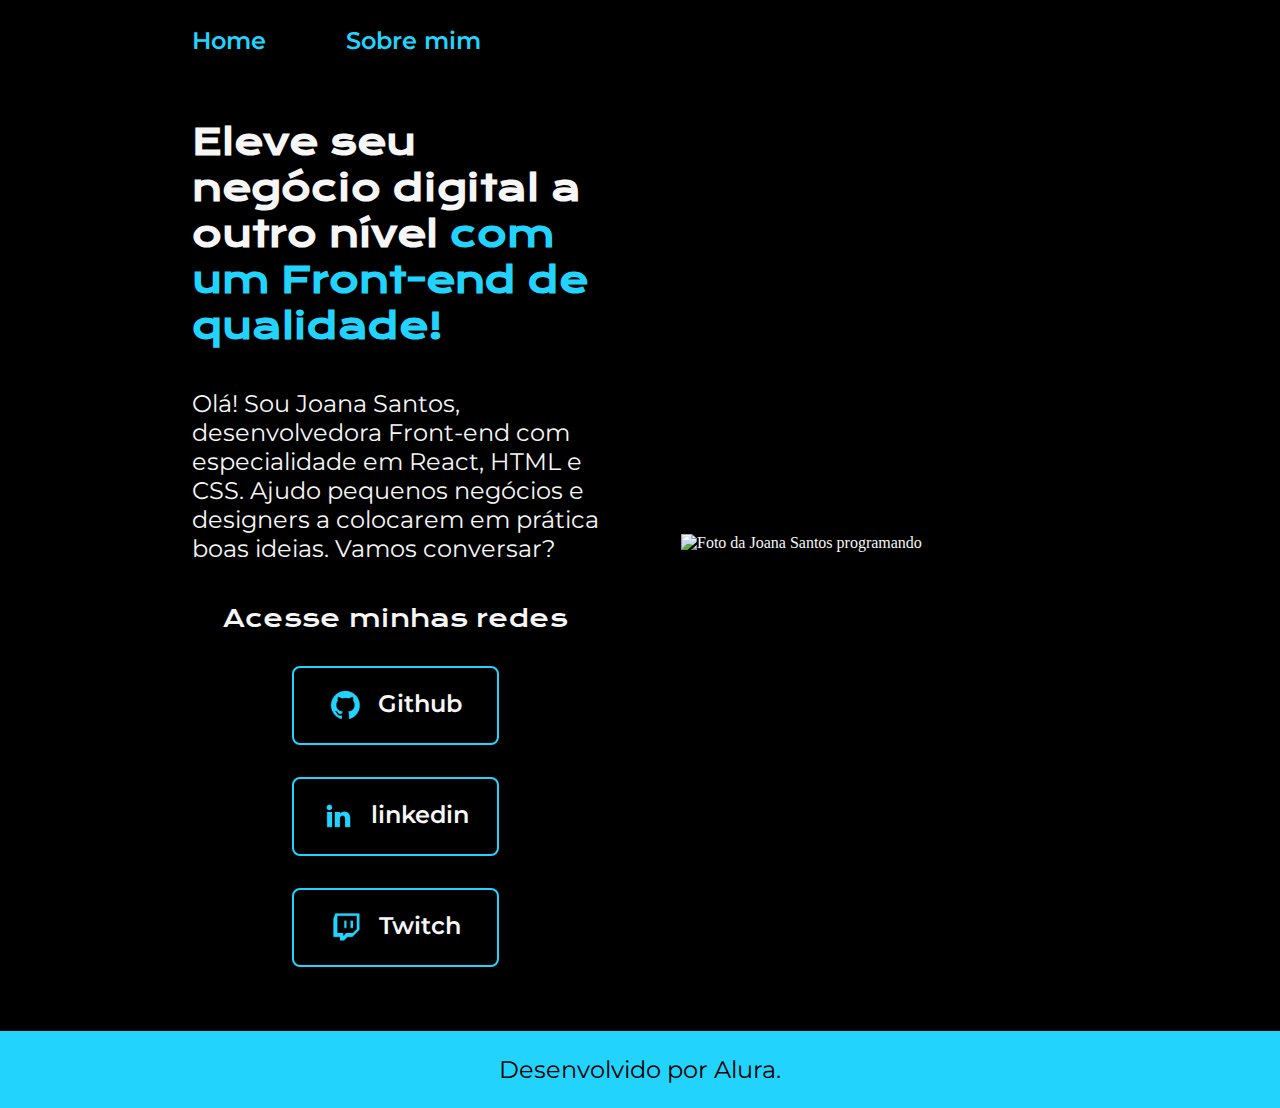
==== index.html @ 4bb68138 "Add files via upload" ====
<!DOCTYPE html>
<html lang="pt-BR">

<head>
    <meta charset="UTF-8">
    <meta http-equiv="X-UA-Compatible" content="IE=edge">
    <meta name="viewport" content="width=device-width, initial-scale=1.0">
    <title>Inicio</title>
    <link rel="stylesheet" href="./styles/style.css">
</head>

<body>
    <header class="cabecalho">
        <nav class="cabecalho__menu">
            <a class="cabecalho__menu__link" href="index.html">Home</a>
            <a class="cabecalho__menu__link" href="about.html">Sobre mim</a>
        </nav>
    </header>
    <main class="apresentacao">
        <section class="apresentacao__conteudo">
            <h1 class="apresentacao__conteudo__titulo">Eleve seu negócio digital a outro nível <strong 
            class="titulo-destaque"> com um Front-end de qualidade!
            </strong></h1>
            <p class="apresentacao__conteudo__texto">Olá! Sou Joana Santos, desenvolvedora
            Front-end com especialidade em React, HTML e
            CSS. Ajudo pequenos negócios e designers a
            colocarem em prática boas ideias. Vamos
            conversar?</p>
            <div class="apresentacao__links">
                <h2 class="apresentacao__links__subtitulo">Acesse minhas redes</h2>
                <a class="apresentacao__links__link" href="https://github.com/rafaballerini">
                    <img src="./assets/github.png">
                    Github
                </a>
                <a class="apresentacao__links__link" href="https://linkedin.com/in/rafaellaballerini">
                    <img src="./assets/linkedin.png">
                    linkedin
                </a>
                <a class="apresentacao__links__link" href="https://twitch.tv/guilimadev">
                    <img src="./assets/twitch.png">
                    Twitch
                </a>
            </div>
        </section>
        <img class="apresentacao__imagem" src="./assets/imagem.png" alt="Foto da Joana Santos programando">
    </main>
    <footer class="rodape">
        <p>Desenvolvido por Alura.</p>
    </footer>
</body>

</html>
---- styles/style.css ----
@import url('https://fonts.googleapis.com/css2?family=Krona+One&family=Montserrat:wght@400;600&display=swap');

:root {
    --cor-primaria: #000000;
    --cor-secundaria: #F6F6F6;
    --cor-terciaria: #22D4FD;
    --cor-hover: #272727;

    --fonte-primaria: 'Krona One', sans-serif;
    --fonte-secundaria: 'Montserrat', sans-serif;
}
*{
    margin: 0;
    padding: 0;
}

body{
    box-sizing: border-box;
    background-color: var(--cor-primaria);
    color: var(--cor-secundaria);
}
.cabecalho{
    padding: 2% 0% 0% 15%;
}
.cabecalho__menu{
    display: flex;
    gap: 80px;
}
.cabecalho__menu__link{
    font-family: var(--fonte-secundaria);
    font-size: 1.5rem;
    font-weight: 600;
    color: var(--cor-terciaria);
    text-decoration: none;
}
.apresentacao{
    padding: 5% 15%;
    display: flex;
    align-items: center;
    justify-content: space-between;
    gap: 82px;
}
.apresentacao__conteudo{
    width: 50%;
    display: flex;
    flex-direction: column;
    gap: 40px;
}

.apresentacao__conteudo__titulo{
    font-size: 2.25rem;
    font-family: var(--fonte-primaria);
}
.titulo-destaque{
    color: var(--cor-terciaria);
}
.apresentacao__conteudo__texto{
    font-size: 1.5rem;
    font-family: var(--fonte-secundaria);
}

.apresentacao__links{
    display: flex;
    flex-direction: column;
    justify-content: space-between;
    align-items: center;
    gap: 32px;
}
.apresentacao__links__subtitulo{
    font-family: var(--fonte-primaria);
    font-weight: 400;
    font-size: 1.5rem;
}
.apresentacao__links__link{
    display: flex;
    justify-content: center;
    gap: 16px;
    border: 2px solid var(--cor-terciaria);
    width: 50%;
    text-align: center;
    border-radius: 8px;
    font-size: 1.5rem;
    font-weight: 600;
    padding: 21.5px 0;
    text-decoration: none;
    color: var(--cor-secundaria);
    font-family: var(--fonte-secundaria);
}
.apresentacao__links__link:hover{
    background-color: var(--cor-hover);
}
.apresentacao__imagem{
    width: 50%;
}
.rodape{
    color: var(--cor-primaria);
    background-color: var(--cor-terciaria);
    padding: 24px;
    text-align: center;
    font-family: var(--fonte-secundaria);
    font-size: 1.5rem;
    font-weight: 400;
}

@media (max-width: 1200px) {
    .cabecalho {
        padding: 10%;
    }
    
    .cabecalho__menu {
        justify-content: center;
    }

    .apresentacao{
        flex-direction: column-reverse;
        padding: 5%;
    }

    .apresentacao__conteudo {
        width: auto;
    }
}
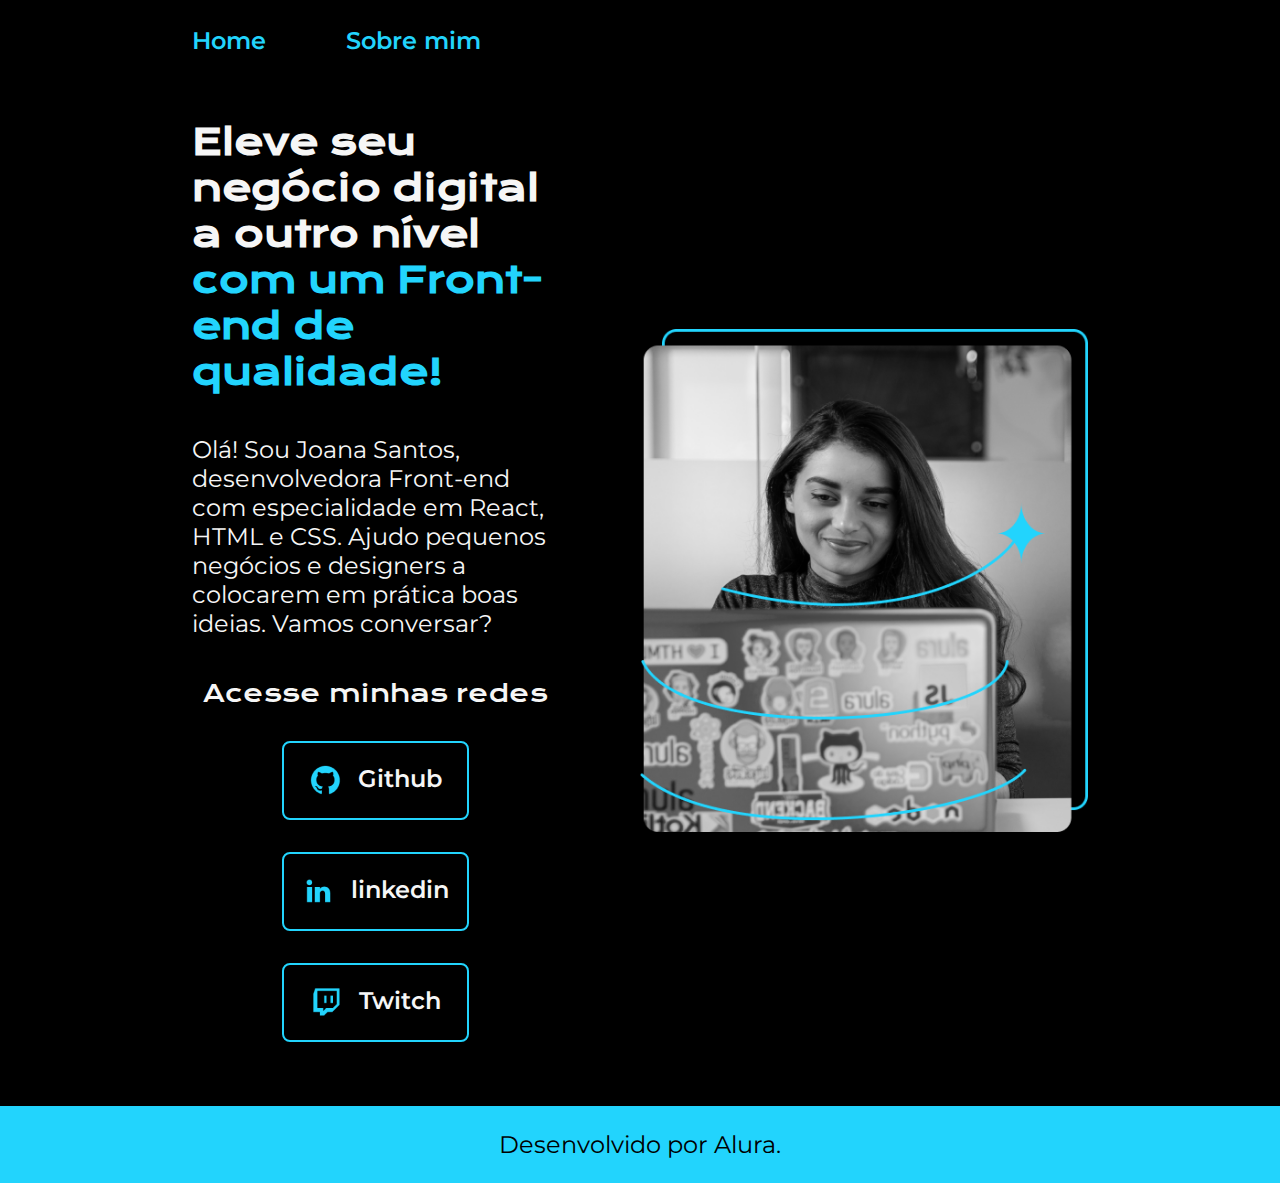
==== commit e7b2a790: "imagens corrigidas" ====
--- a/index.html
+++ b/index.html
@@ -29,20 +29,20 @@
             <div class="apresentacao__links">
                 <h2 class="apresentacao__links__subtitulo">Acesse minhas redes</h2>
                 <a class="apresentacao__links__link" href="https://github.com/rafaballerini">
-                    <img src="./assets/github.png">
+                    <img src="/assets/github.png">
                     Github
                 </a>
                 <a class="apresentacao__links__link" href="https://linkedin.com/in/rafaellaballerini">
-                    <img src="./assets/linkedin.png">
+                    <img src="/assets/linkedin.png">
                     linkedin
                 </a>
                 <a class="apresentacao__links__link" href="https://twitch.tv/guilimadev">
-                    <img src="./assets/twitch.png">
+                    <img src="/assets/twitch.png">
                     Twitch
                 </a>
             </div>
         </section>
-        <img class="apresentacao__imagem" src="./assets/imagem.png" alt="Foto da Joana Santos programando">
+        <img class="apresentacao__imagem" src="assets/Imagem.png" alt="Foto da Joana Santos programando">
     </main>
     <footer class="rodape">
         <p>Desenvolvido por Alura.</p>
